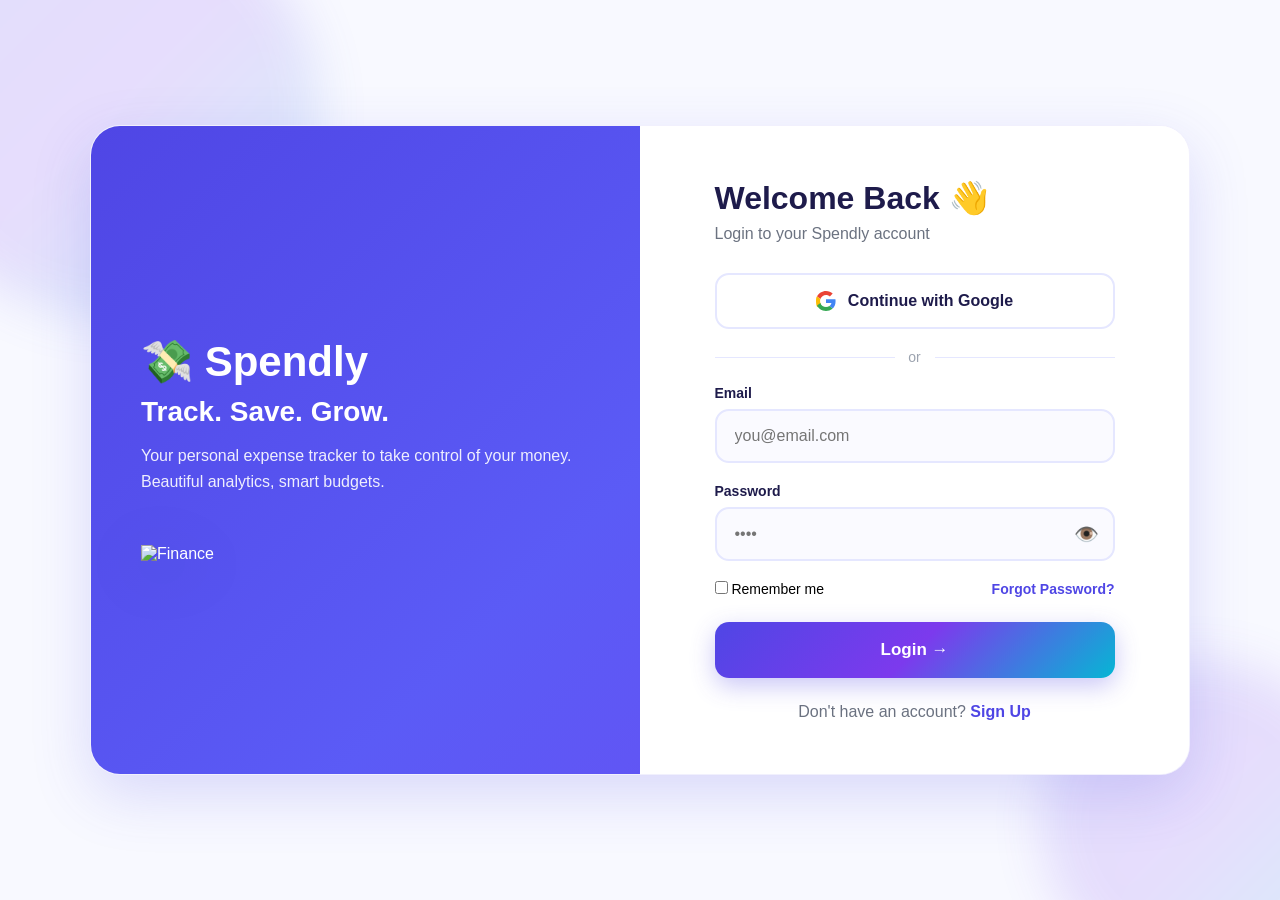
==== login.html @ 9930c8e7 "makes changes" ====
<!DOCTYPE html>
<html lang="en">

<head>
  <meta charset="UTF-8">
  <meta name="viewport" content="width=device-width, initial-scale=1.0">
  <title>Spendly - Login</title>
  <link rel="stylesheet" href="spendlylogin.css">
  <script src="https://accounts.google.com/gsi/client" async defer></script>
</head>

<body>
  <div id="toast" class="toast"></div>

  <div id="g_id_onload" data-client_id="580362013753-49letv4r4ffp5nupqiajur9g3f94tkpi.apps.googleusercontent.com"
    data-context="signin" data-callback="handleGoogleResponse" data-auto_prompt="false">
  </div>

  <div class="bg-shapes">
    <div class="shape shape1"></div>
    <div class="shape shape2"></div>
    <div class="shape shape3"></div>
  </div>

  <div class="login-container fade-in">
    <div class="login-left">
      <h1>💸 Spendly</h1>
      <h2>Track. Save. Grow.</h2>
      <p>Your personal expense tracker to take control of your money. Beautiful analytics, smart budgets.</p>
      <img src="https://img.freepik.com/free-vector/finance-app-concept-illustration_114360-1719.jpg" alt="Finance">
    </div>

    <div class="login-right">
      <div class="login-box slide-up">
        <h2>Welcome Back 👋</h2>
        <p class="subtitle">Login to your Spendly account</p>

        <button class="btn-google" onclick="googleLogin()">
          <svg width="20" height="20" viewBox="0 0 48 48">
            <path fill="#EA4335"
              d="M24 9.5c3.54 0 6.71 1.22 9.21 3.6l6.85-6.85C35.9 2.38 30.47 0 24 0 14.62 0 6.51 5.38 2.56 13.22l7.98 6.19C12.43 13.72 17.74 9.5 24 9.5z" />
            <path fill="#4285F4"
              d="M46.98 24.55c0-1.57-.15-3.09-.38-4.55H24v9.02h12.94c-.58 2.96-2.26 5.48-4.78 7.18l7.73 6c4.51-4.18 7.09-10.36 7.09-17.65z" />
            <path fill="#FBBC05"
              d="M10.53 28.59c-.48-1.45-.76-2.99-.76-4.59s.27-3.14.76-4.59l-7.98-6.19C1.14 11.49 0 17.88 0 24s1.14 12.51 3.55 14.78l7.98-6.19z" />
            <path fill="#34A853"
              d="M24 48c6.48 0 11.93-2.13 15.89-5.81l-7.73-6c-2.15 1.45-4.92 2.3-8.16 2.3-6.26 0-11.57-4.22-13.47-9.91l-7.98 6.19C6.51 42.62 14.62 48 24 48z" />
          </svg>
          Continue with Google
        </button>

        <div class="divider"><span>or</span></div>

        <form id="loginForm">
          <div class="input-group">
            <label>Email</label>
            <input type="email" id="email" placeholder="you@email.com" required>
          </div>
          <div class="input-group">
            <label>Password</label>
            <div class="password-wrapper">
              <input type="password" id="password" placeholder="••••" required>
              <span class="eye-icon" id="togglePassword">👁️</span>
            </div>
          </div>

          <div class="options">
            <label><input type="checkbox"> Remember me</label>
            <a href="#" id="forgotLink">Forgot Password?</a>
          </div>

          <button type="submit" class="btn-login">Login →</button>
          <p class="signup">Don't have an account? <a href="index.html">Sign Up</a></p>
        </form>
      </div>
    </div>
  </div>

  <div class="modal" id="forgotModal">
    <div class="modal-content slide-up">
      <span class="close" id="closeForgot">&times;</span>
      <h2>🔑 Reset Password</h2>
      <p class="subtitle">Enter your email and we'll send you a reset link</p>
      <form id="forgotForm">
        <div class="input-group">
          <label>Email Address</label>
          <input type="email" id="resetEmail" placeholder="you@email.com" required>
        </div>
        <button type="submit" class="btn-login">Send Reset Link</button>
      </form>
    </div>
  </div>

  <script src="spendlylogin.js"></script>
</body>

</html>
---- spendlylogin.css ----
:root {
    --primary: #4f46e5;
    --secondary: #7c3aed;
    --accent: #06b6d4;
    --bg: #f8f9ff;
    --card: #ffffff;
    --text: #1e1b4b;
    --muted: #6b7280;
    --gradient: linear-gradient(135deg, #4f46e5 0%, #7c3aed 50%, #06b6d4 100%);
    --gradient-pro: linear-gradient(90deg, #4f46e5, #7c3aed, #6366f1, #4f46e5);
}

* {
    margin: 0;
    padding: 0;
    box-sizing: border-box;
    font-family: 'Segoe UI', sans-serif;
}

body {
    background: var(--bg);
    min-height: 100vh;
    display: flex;
    align-items: center;
    justify-content: center;
    padding: 20px;
}

/* BG ANIMATION - PRO VERSION */
.bg-shapes {
    position: fixed;
    width: 100%;
    height: 100%;
    overflow: hidden;
    z-index: 0;
    pointer-events: none;
}

  #googleBtnContainer {
    display: flex;
    justify-content: center;
    align-items: center;
    width: 100%;
    padding: 20px 0;
  }

.shape {
    position: absolute;
    border-radius: 50%;
    background: var(--gradient);
    opacity: 0.14;
    filter: blur(25px);
    animation: float 18s infinite ease-in-out;
}

.shape1 {
    width: 420px;
    height: 420px;
    top: -100px;
    left: -100px;
}

.shape2 {
    width: 320px;
    height: 320px;
    bottom: -80px;
    right: -80px;
    animation-delay: 3s;
    animation-duration: 22s;
}

.shape3 {
    width: 220px;
    height: 220px;
    top: 50%;
    left: 60%;
    animation-delay: 6s;
}

@keyframes float {
    0%, 100% {
        transform: translateY(0) translateX(0) rotate(0deg) scale(1);
    }
    33% {
        transform: translateY(-30px) translateX(15px) rotate(60deg) scale(1.05);
    }
    66% {
        transform: translateY(20px) translateX(-15px) rotate(120deg) scale(0.95);
    }
}

/* ANIMATIONS - PRO */
.fade-in {
    animation: fadeIn 1s ease;
}

.slide-up {
    animation: slideUp 0.8s cubic-bezier(.4, 0, .2, 1) both;
}

@keyframes fadeIn {
    from { opacity: 0; }
    to { opacity: 1; }
}

@keyframes slideUp {
    from {
        opacity: 0;
        transform: translateY(40px);
        filter: blur(10px);
    }
    to {
        opacity: 1;
        transform: translateY(0);
        filter: blur(0);
    }
}

/* LAYOUT */
.login-container {
    display: grid;
    grid-template-columns: 1fr 1fr;
    width: 100%;
    max-width: 1100px;
    min-height: 650px;
    background: var(--card);
    border-radius: 30px;
    box-shadow: 0 20px 60px rgba(79, 70, 229, 0.18);
    overflow: hidden;
    position: relative;
    z-index: 1;
    border: 1px solid rgba(79, 70, 229, 0.08);
}

.login-left {
    background: linear-gradient(135deg, #4f46e5 0%, #5b5bf6 25%, #7c3aed 75%, #4f46e5 100%);
    background-size: 300% 300%;
    animation: gradientShift 8s ease infinite;
    color: white;
    padding: 60px 50px;
    display: flex;
    flex-direction: column;
    justify-content: center;
    position: relative;
    overflow: hidden;
}

@keyframes gradientShift {
    0% { background-position: 0% 50%; }
    50% { background-position: 100% 50%; }
    100% { background-position: 0% 50%; }
}

.login-left h1 {
    font-size: 42px;
    margin-bottom: 10px;
    animation: logoIn 0.9s cubic-bezier(0.34, 1.56, 0.64, 1) 0.2s both;
}

@keyframes logoIn {
    from { transform: scale(0.8); opacity: 0; }
    to { transform: scale(1); opacity: 1; }
}

.login-left h2 {
    font-size: 28px;
    margin-bottom: 15px;
    font-weight: 600;
}

.login-left p {
    font-size: 16px;
    opacity: 0.9;
    line-height: 1.6;
    margin-bottom: 30px;
}

.login-left img {
    width: 100%;
    max-width: 400px;
    margin-top: 20px;
    filter: drop-shadow(0 10px 30px rgba(0, 0, 0, 0.2));
    animation: imgFloat 6s ease-in-out infinite;
}

@keyframes imgFloat {
    0%, 100% { transform: translateY(0); }
    50% { transform: translateY(-10px); }
}

.login-right {
    display: flex;
    align-items: center;
    justify-content: center;
    padding: 40px;
    overflow-y: auto;
    background: var(--card);
}

.login-box {
    width: 100%;
    max-width: 400px;
}

.login-box h2 {
    font-size: 32px;
    color: var(--text);
    margin-bottom: 8px;
}

.subtitle {
    color: var(--muted);
    margin-bottom: 30px;
}

/* INPUTS - PRO FOCUS */
.input-group {
    margin-bottom: 20px;
}

.input-group label {
    display: block;
    font-weight: 600;
    color: var(--text);
    margin-bottom: 8px;
    font-size: 14px;
}

.input-group input {
    width: 100%;
    padding: 16px 18px;
    border: 2px solid #e5e7ff;
    border-radius: 14px;
    font-size: 16px;
    transition: all 0.3s cubic-bezier(0.4, 0, 0.2, 1);
    background: #fafaff;
}

.input-group input:focus {
    border-color: var(--primary);
    background: white;
    outline: none;
    box-shadow: 0 0 0 4px rgba(79, 70, 229, 0.12);
    transform: translateY(-1px);
}

/* PASSWORD EYE */
.password-wrapper {
    position: relative;
}

.eye-icon {
    position: absolute;
    right: 16px;
    top: 50%;
    transform: translateY(-50%);
    cursor: pointer;
    font-size: 20px;
    user-select: none;
    transition: 0.2s;
}

.eye-icon:hover {
    transform: translateY(-50%) scale(1.2);
}

/* BUTTONS - PRO SHINE */
.options {
    display: flex;
    justify-content: space-between;
    align-items: center;
    margin-bottom: 25px;
    font-size: 14px;
    flex-wrap: wrap;
    gap: 10px;
}

.options a {
    color: var(--primary);
    text-decoration: none;
    font-weight: 600;
}

.btn-login {
    width: 100%;
    padding: 18px;
    background: var(--gradient);
    color: white;
    border: none;
    border-radius: 14px;
    font-size: 17px;
    font-weight: 700;
    cursor: pointer;
    transition: all 0.3s cubic-bezier(0.4, 0, 0.2, 1);
    box-shadow: 0 8px 25px rgba(79, 70, 229, 0.3);
    position: relative;
    overflow: hidden;
}

.btn-login::after {
    content: '';
    position: absolute;
    top: 0;
    left: -100%;
    width: 100%;
    height: 100%;
    background: linear-gradient(90deg, transparent, rgba(255,255,255,0.25), transparent);
    animation: shineSweep 4s ease-in-out infinite;
}

@keyframes shineSweep {
    0% { left: -100%; }
    30% { left: 100%; }
    100% { left: 100%; }
}

.btn-login:hover {
    transform: translateY(-3px) scale(1.01);
    box-shadow: 0 14px 35px rgba(79, 70, 229, 0.4);
}

.btn-login:active {
    transform: translateY(-1px) scale(0.99);
}

.btn-google {
    width: 100%;
    padding: 16px;
    background: white;
    color: var(--text);
    border: 2px solid #e5e7ff;
    border-radius: 14px;
    font-size: 16px;
    font-weight: 600;
    cursor: pointer;
    transition: all 0.3s;
    display: flex;
    align-items: center;
    justify-content: center;
    gap: 12px;
    margin-bottom: 20px;
}

.btn-google:hover {
    border-color: var(--primary);
    transform: translateY(-2px);
    box-shadow: 0 8px 20px rgba(79, 70, 229, 0.15);
}

/* DIVIDER + SIGNUP */
.divider {
    text-align: center;
    margin: 20px 0;
    position: relative;
    color: #9ca3af;
    font-size: 14px;
}

.divider::before,
.divider::after {
    content: '';
    position: absolute;
    top: 50%;
    width: 45%;
    height: 1px;
    background: #e5e7ff;
}

.divider::before { left: 0; }
.divider::after { right: 0; }

.signup {
    text-align: center;
    margin-top: 25px;
    color: var(--muted);
}

.signup a {
    color: var(--primary);
    font-weight: 700;
    text-decoration: none;
}

/* MODAL */
.modal {
    display: none;
    position: fixed;
    inset: 0;
    background: rgba(0, 0, 0, 0.7);
    z-index: 1000;
    backdrop-filter: blur(8px);
    overflow-y: auto;
    padding: 20px;
}

.modal-content {
    background: var(--card);
    margin: 10% auto;
    padding: 35px;
    width: 100%;
    max-width: 450px;
    border-radius: 24px;
    border: 1px solid #e5e7ff;
    box-shadow: 0 20px 60px rgba(79, 70, 229, 0.3);
}

.close {
    float: right;
    font-size: 32px;
    cursor: pointer;
    color: var(--muted);
    transition: 0.2s;
}

.close:hover {
    color: var(--primary);
    transform: rotate(90deg);
}

/* MOBILE RESPONSIVE */
@media (max-width: 900px) {
    body {
        padding: 0;
        align-items: flex-start;
    }
    .login-container {
        grid-template-columns: 1fr;
        border-radius: 0;
        box-shadow: none;
        min-height: 100vh;
    }
    .login-left { display: none; }
    .login-right { padding: 30px 20px; }
    .login-box h2 { font-size: 28px; }
}

@media (max-width: 480px) {
    .login-right { padding: 20px 16px; }
    .btn-login,
    .btn-google { padding: 14px; font-size: 15px; }
    .modal-content { padding: 25px 20px; margin: 20% auto; }
}

.toast {
    position: fixed;
    top: -100px;
    left: 50%;
    transform: translateX(-50%);
    background: var(--gradient);
    color: white;
    padding: 16px 24px;
    border-radius: 12px;
    box-shadow: 0 10px 40px rgba(79, 70, 229, 0.3);
    z-index: 2000;
    font-weight: 600;
    transition: top 0.4s cubic-bezier(0.4, 0, 0.2, 1);
    min-width: 300px;
    text-align: center;
}
.toast.show { top: 30px; }
.toast.error { background: #ef4444; }
.toast.success { background: #10b981; }
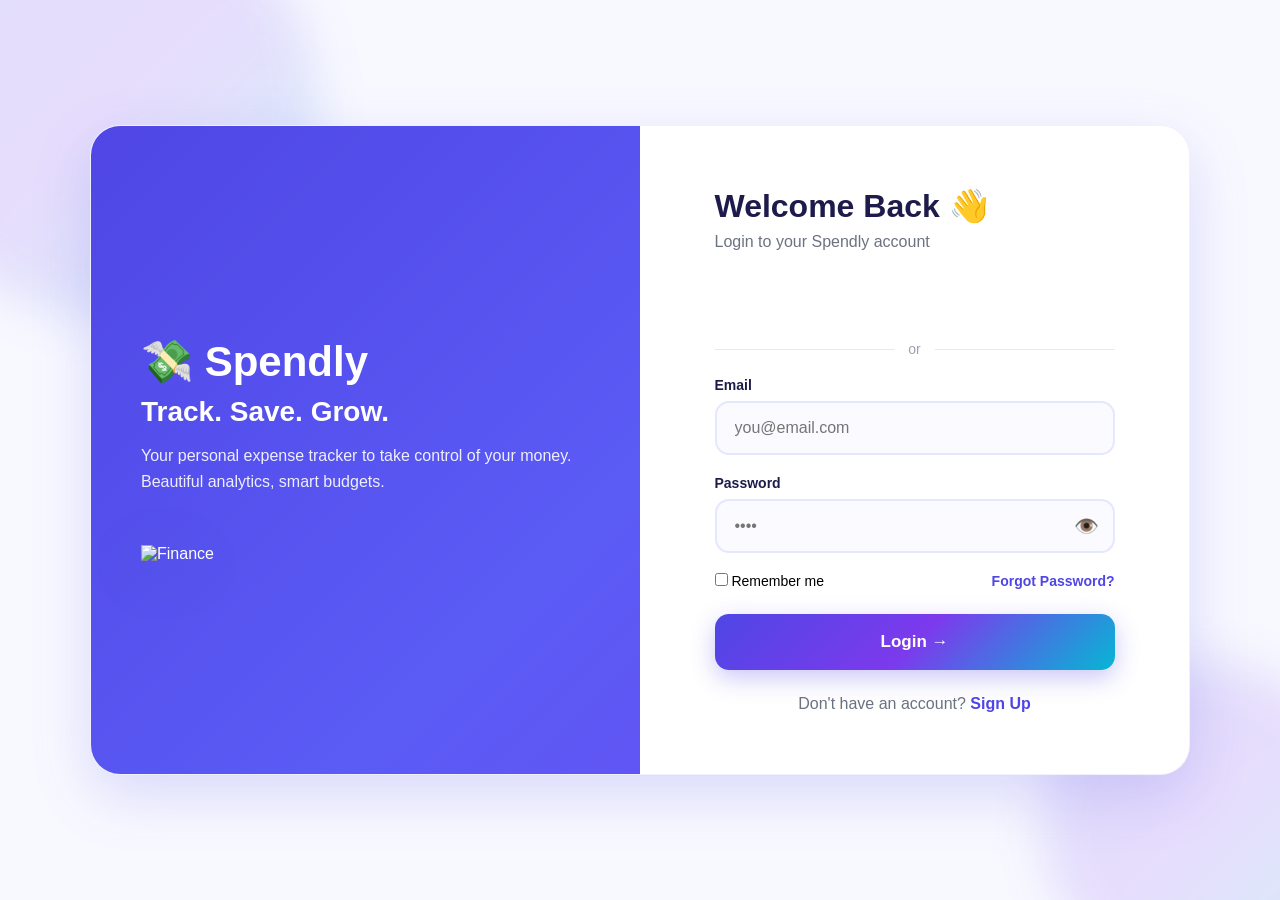
==== commit 0fea857c: "first commit" ====
--- a/login.html
+++ b/login.html
@@ -35,19 +35,7 @@
         <h2>Welcome Back 👋</h2>
         <p class="subtitle">Login to your Spendly account</p>
 
-        <button class="btn-google" onclick="googleLogin()">
-          <svg width="20" height="20" viewBox="0 0 48 48">
-            <path fill="#EA4335"
-              d="M24 9.5c3.54 0 6.71 1.22 9.21 3.6l6.85-6.85C35.9 2.38 30.47 0 24 0 14.62 0 6.51 5.38 2.56 13.22l7.98 6.19C12.43 13.72 17.74 9.5 24 9.5z" />
-            <path fill="#4285F4"
-              d="M46.98 24.55c0-1.57-.15-3.09-.38-4.55H24v9.02h12.94c-.58 2.96-2.26 5.48-4.78 7.18l7.73 6c4.51-4.18 7.09-10.36 7.09-17.65z" />
-            <path fill="#FBBC05"
-              d="M10.53 28.59c-.48-1.45-.76-2.99-.76-4.59s.27-3.14.76-4.59l-7.98-6.19C1.14 11.49 0 17.88 0 24s1.14 12.51 3.55 14.78l7.98-6.19z" />
-            <path fill="#34A853"
-              d="M24 48c6.48 0 11.93-2.13 15.89-5.81l-7.73-6c-2.15 1.45-4.92 2.3-8.16 2.3-6.26 0-11.57-4.22-13.47-9.91l-7.98 6.19C6.51 42.62 14.62 48 24 48z" />
-          </svg>
-          Continue with Google
-        </button>
+    <div id="googleBtnContainer" onclick="googleLogin()"></div>
 
         <div class="divider"><span>or</span></div>
 
